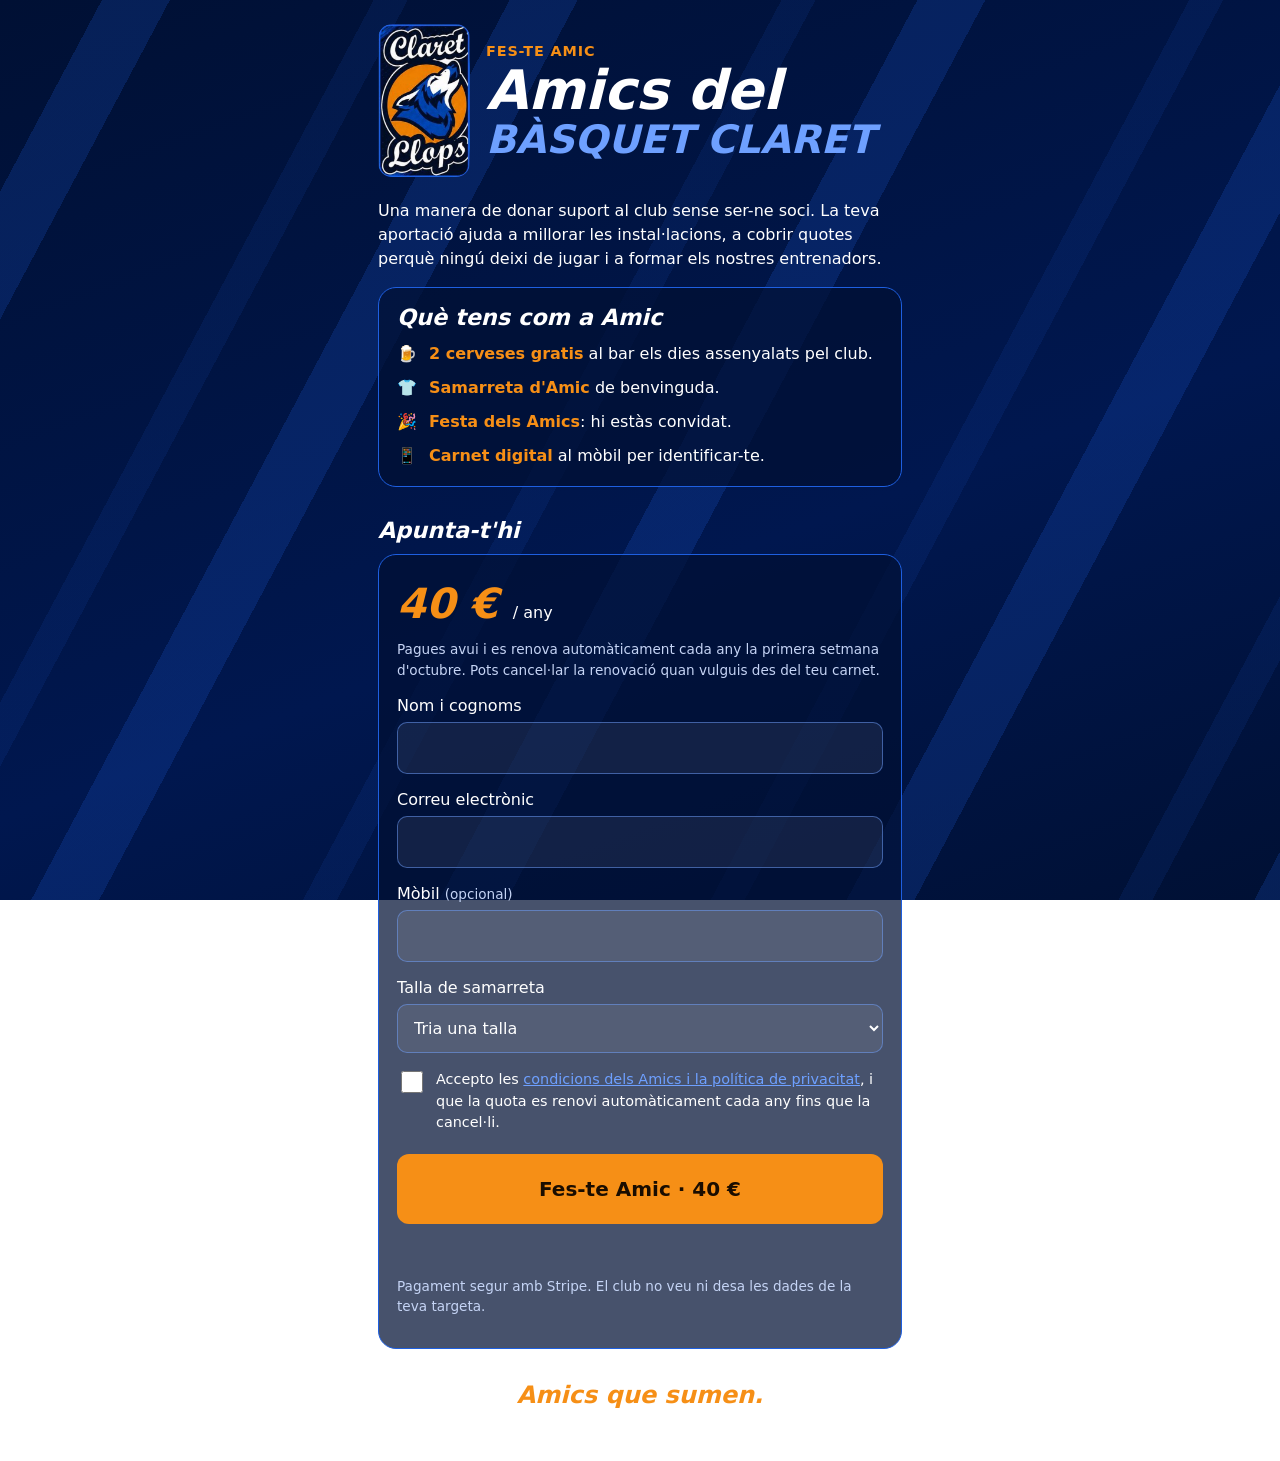
==== web/index.html @ 68e7b54e "Web dels Amics del Bàsquet Claret: landing, carnet, validació i funcions Co-Authored-By: Claude Fabl" ====
<!doctype html>
<html lang="ca">
<head>
<meta charset="utf-8">
<meta name="viewport" content="width=device-width, initial-scale=1">
<title>Amics del Bàsquet Claret</title>
<meta name="description" content="Fes-te Amic del Bàsquet Claret: dona suport al club per 40 € l'any i gaudeix dels avantatges.">
<link rel="icon" href="img/llops.jpg">
<link rel="stylesheet" href="estil.css">
</head>
<body>
<main class="pagina">
  <header class="cap">
    <img src="img/llops.jpg" alt="Escut dels Claret Llops" width="92" height="153">
    <div>
      <div class="sobre">Fes-te Amic</div>
      <h1>Amics del <span>Bàsquet Claret</span></h1>
    </div>
  </header>

  <p style="margin-top:22px">Una manera de donar suport al club sense ser-ne soci. La teva aportació ajuda a millorar les instal·lacions, a cobrir quotes perquè ningú deixi de jugar i a formar els nostres entrenadors.</p>

  <section class="caixa" aria-labelledby="t-av">
    <h2 id="t-av" style="margin-top:0">Què tens com a Amic</h2>
    <ul class="llista">
      <li><span aria-hidden="true">🍺</span><span><b>2 cerveses gratis</b> al bar els dies assenyalats pel club.</span></li>
      <li><span aria-hidden="true">👕</span><span><b>Samarreta d'Amic</b> de benvinguda.</span></li>
      <li><span aria-hidden="true">🎉</span><span><b>Festa dels Amics</b>: hi estàs convidat.</span></li>
      <li><span aria-hidden="true">📱</span><span><b>Carnet digital</b> al mòbil per identificar-te.</span></li>
    </ul>
  </section>

  <section aria-labelledby="t-alta">
    <h2 id="t-alta">Apunta-t'hi</h2>
    <div class="caixa">
      <div class="preu">40 € <small>/ any</small></div>
      <p class="petit" style="margin:4px 0 0">Pagues avui i es renova automàticament cada any la primera setmana d'octubre. Pots cancel·lar la renovació quan vulguis des del teu carnet.</p>

      <form id="alta" novalidate>
        <label for="nom">Nom i cognoms</label>
        <input id="nom" name="nom" type="text" autocomplete="name" required maxlength="80">

        <label for="email">Correu electrònic</label>
        <input id="email" name="email" type="email" autocomplete="email" required maxlength="120">

        <label for="mobil">Mòbil <span class="petit">(opcional)</span></label>
        <input id="mobil" name="mobil" type="tel" autocomplete="tel" maxlength="20">

        <label for="talla">Talla de samarreta</label>
        <select id="talla" name="talla" required>
          <option value="">Tria una talla</option>
          <option>XS</option><option>S</option><option>M</option><option>L</option><option>XL</option><option>XXL</option>
        </select>

        <label class="check"><input id="accepta" type="checkbox" required>
          <span>Accepto les <a href="condicions.html" target="_blank" rel="noopener">condicions dels Amics i la política de privacitat</a>, i que la quota es renovi automàticament cada any fins que la cancel·li.</span></label>

        <button class="boto gran" id="enviar" type="submit">Fes-te Amic · 40 €</button>
        <p class="error" id="error" role="alert"></p>
        <p class="petit">Pagament segur amb Stripe. El club no veu ni desa les dades de la teva targeta.</p>
      </form>
    </div>
  </section>

  <p class="lema">Amics que sumen.</p>
</main>
<script src="js/config.js"></script>
<script>
const MISSATGES = {
  NOM: "Escriu el teu nom i cognoms.",
  EMAIL: "Revisa el correu electrònic.",
  TALLA: "Tria la talla de la samarreta.",
  CONDICIONS: "Cal acceptar les condicions per continuar.",
  JA_ES_AMIC: "Aquest correu ja té un carnet d'Amic actiu. Si no trobes el teu enllaç, escriu al club.",
  CONFIG_PENDENT: "Les altes encara no estan obertes. Torna-ho a provar aviat.",
};
const f = document.getElementById("alta"), err = document.getElementById("error"), btn = document.getElementById("enviar");
if (new URLSearchParams(location.search).has("cancel")) err.textContent = "No s'ha fet cap cobrament. Pots tornar-ho a provar quan vulguis.";
f.addEventListener("submit", async (e) => {
  e.preventDefault(); err.textContent = "";
  btn.disabled = true; btn.textContent = "Un moment…";
  const r = await post("alta", {
    nom: f.nom.value, email: f.email.value, mobil: f.mobil.value, talla: f.talla.value,
    accepta: document.getElementById("accepta").checked,
  }).catch(() => ({ ok: false, d: {} }));
  if (r.ok && r.d.url) { location.href = r.d.url; return; }
  err.textContent = MISSATGES[r.d.error] || "No s'ha pogut iniciar el pagament. Torna-ho a provar.";
  btn.disabled = false; btn.textContent = "Fes-te Amic · 40 €";
});
</script>
</body>
</html>
---- web/estil.css ----
:root{
  --nit:#001034; --nit2:#00174f; --blau:#1e5fe0; --cel:#6ea0ff; --taronja:#f68f16;
  --blanc:#fff; --verd:#22c55e; --vermell:#ef4444;
}
*{box-sizing:border-box}
html{-webkit-text-size-adjust:100%}
body{
  margin:0; min-height:100vh; color:var(--blanc);
  font-family:"DejaVu Sans","Segoe UI",Verdana,system-ui,sans-serif; line-height:1.5;
  background:
    repeating-linear-gradient(118deg, transparent 0 90px, rgba(30,95,224,.20) 90px 150px, transparent 150px 330px, rgba(30,95,224,.10) 330px 360px),
    linear-gradient(160deg, var(--nit) 0%, var(--nit2) 60%, var(--nit) 100%);
  background-attachment:fixed;
}
.pagina{max-width:560px; margin:0 auto; padding:24px 18px 48px}
h1,h2{font-style:italic; font-weight:800; line-height:1.05; margin:0; text-wrap:balance}
h1{font-size:clamp(2.2rem,9vw,3.4rem)}
h1 span{display:block; color:var(--cel); font-size:.72em; text-transform:uppercase}
h2{font-size:1.4rem; margin:32px 0 12px}
.sobre{color:var(--taronja); font-weight:700; letter-spacing:.06em; text-transform:uppercase; font-size:.9rem}
.lema{color:var(--taronja); font-style:italic; font-weight:800; font-size:1.5rem; text-align:center; margin:28px 0 0}
.cap{display:flex; gap:16px; align-items:center}
.cap img{width:92px; border-radius:14px; flex:none}
.caixa{border:1.5px solid var(--blau); border-radius:18px; padding:18px; background:rgba(0,16,52,.72)}
.etiqueta{color:var(--cel); font-weight:700; font-size:.78rem; letter-spacing:.06em; text-transform:uppercase}
.llista{list-style:none; padding:0; margin:0; display:grid; gap:10px}
.llista li{display:flex; gap:12px; align-items:flex-start}
.llista b{color:var(--taronja)}
.preu{font-size:2.6rem; font-weight:800; font-style:italic; color:var(--taronja)}
.preu small{font-size:1rem; color:var(--blanc); font-style:normal; font-weight:400}
label{display:block; margin:14px 0 4px}
input[type=text],input[type=email],input[type=tel],input[type=password],select{
  width:100%; padding:13px 12px; font:inherit; font-size:16px; color:var(--blanc);
  background:rgba(255,255,255,.07); border:1.5px solid rgba(110,160,255,.5); border-radius:10px;
}
select option{color:#000}
input:focus,select:focus,button:focus-visible,a:focus-visible{outline:3px solid var(--taronja); outline-offset:2px}
.check{display:flex; gap:10px; align-items:flex-start; margin-top:16px; font-size:.9rem}
.check input{width:22px; height:22px; flex:none; margin-top:2px}
.boto{
  display:block; width:100%; margin-top:20px; padding:16px; border:0; border-radius:12px; cursor:pointer;
  font:inherit; font-weight:800; font-size:1.1rem; color:#1a0d00; background:var(--taronja); text-align:center; text-decoration:none;
}
.boto[disabled]{opacity:.55; cursor:wait}
.boto.sec{background:transparent; color:var(--cel); border:1.5px solid var(--blau); font-weight:700; font-size:1rem}
.boto.gran{font-size:1.25rem; padding:20px}
.error{color:#ffb4b4; margin-top:12px; min-height:1.5em}
.petit{font-size:.85rem; color:#c5d4f5}
a{color:var(--cel)}
.estat{display:inline-block; padding:6px 14px; border-radius:999px; font-weight:800; letter-spacing:.05em}
.estat.ok{background:var(--verd); color:#04210f}
.estat.ko{background:var(--vermell); color:#fff}
.ocult{display:none!important}
/* carnet */
.carnet{border:2px solid var(--blau); border-radius:26px; padding:22px 20px 20px; background:rgba(0,16,52,.55)}
.carnet .nom{font-style:italic; font-size:1.7rem; border-bottom:2px solid var(--blau); padding-bottom:8px; margin-bottom:12px; overflow-wrap:anywhere}
.fila{display:flex; gap:28px; flex-wrap:wrap}
.num{color:var(--taronja); font-weight:800; font-size:2rem; font-variant-numeric:tabular-nums}
.temp{font-weight:800; font-size:2rem; font-variant-numeric:tabular-nums}
.qr{background:#fff; border-radius:22px; padding:18px; width:min(74%,300px); margin:22px auto 10px}
.qr svg,.qr img{display:block; width:100%; height:auto}
.centre{text-align:center}
/* validació */
.veredicte{border-radius:18px; padding:22px 18px; text-align:center; font-weight:800; font-size:1.6rem}
.veredicte.ok{background:var(--verd); color:#04210f}
.veredicte.ko{background:var(--vermell)}
.veredicte small{display:block; font-weight:400; font-size:1rem; margin-top:4px}
.av{display:flex; justify-content:space-between; align-items:center; gap:12px; padding:14px 0; border-top:1px solid rgba(110,160,255,.3)}
.av:first-child{border-top:0}
.av .boto{width:auto; margin:0; padding:14px 18px; white-space:nowrap}
.av .queden{font-size:.9rem; color:#c5d4f5}
@media (prefers-reduced-motion:no-preference){.boto{transition:transform .08s} .boto:active{transform:scale(.98)}}
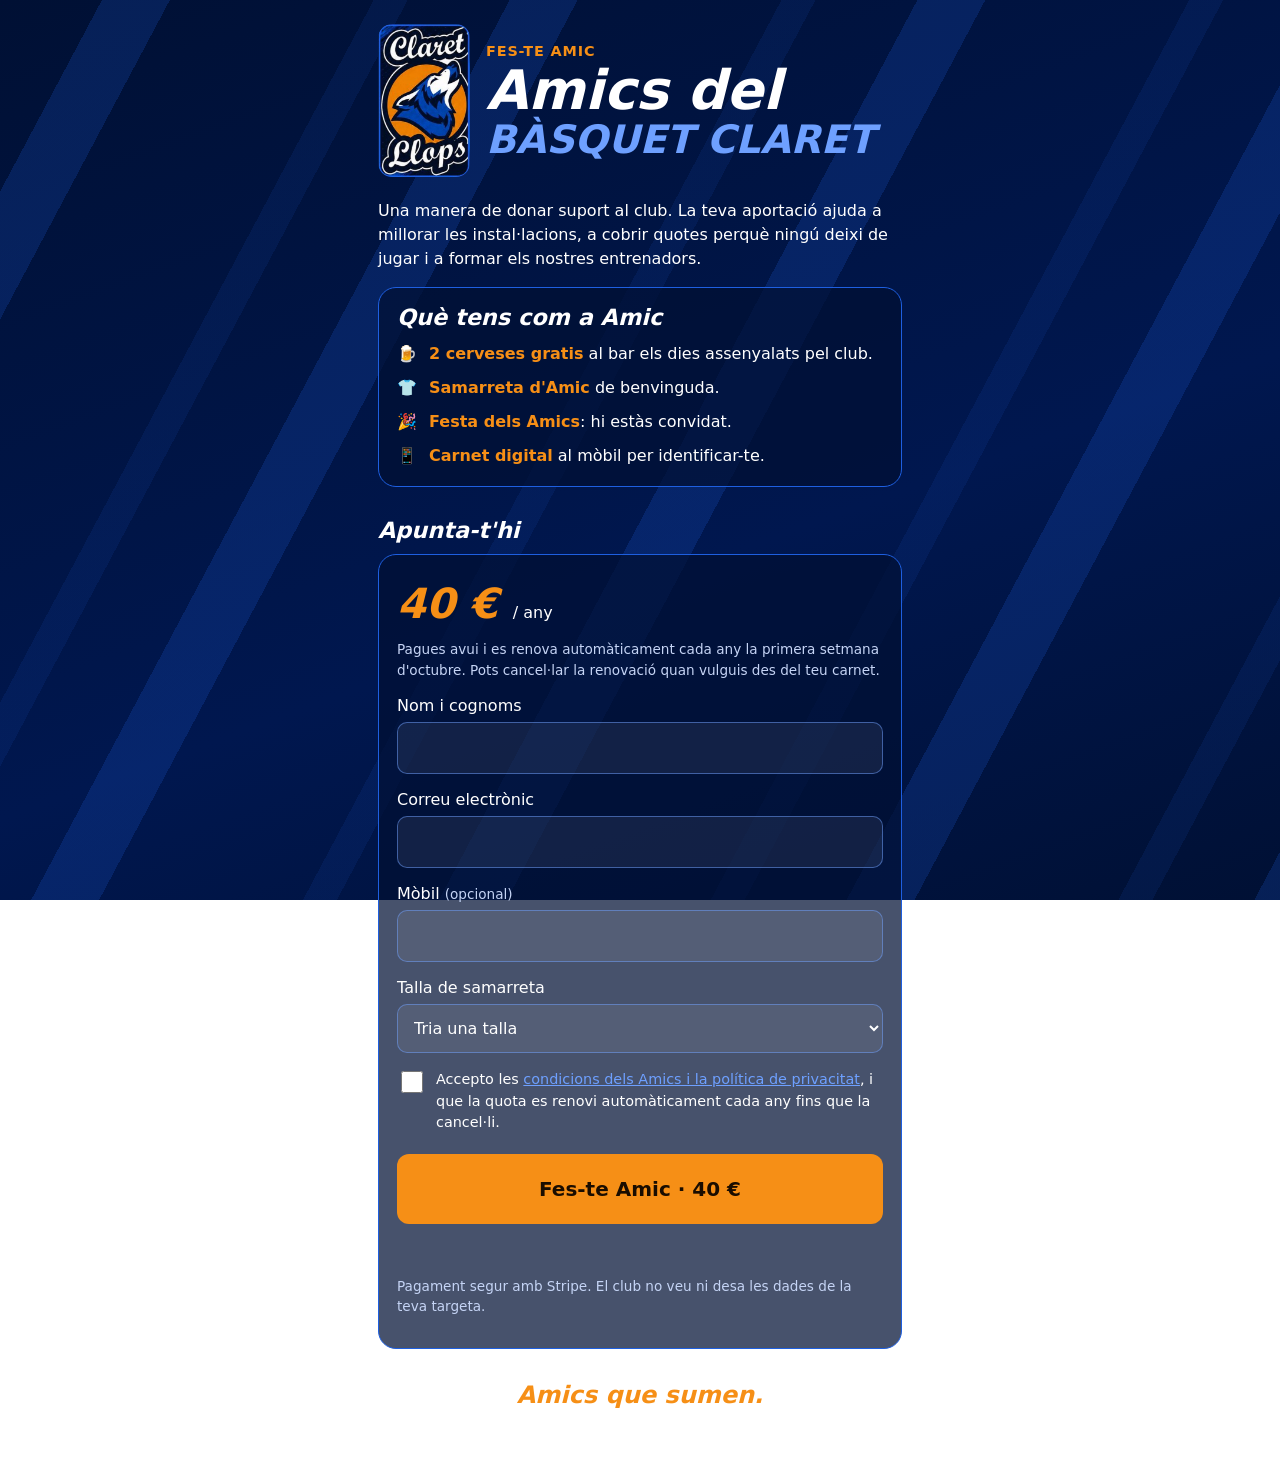
==== commit 06aaa39d: "Landing: treu la menció a 'sense ser-ne soci' Co-Authored-By: Claude Fable 5.2 <noreply@anthropic.co" ====
--- a/web/index.html
+++ b/web/index.html
@@ -18,7 +18,7 @@
     </div>
   </header>
 
-  <p style="margin-top:22px">Una manera de donar suport al club sense ser-ne soci. La teva aportació ajuda a millorar les instal·lacions, a cobrir quotes perquè ningú deixi de jugar i a formar els nostres entrenadors.</p>
+  <p style="margin-top:22px">Una manera de donar suport al club. La teva aportació ajuda a millorar les instal·lacions, a cobrir quotes perquè ningú deixi de jugar i a formar els nostres entrenadors.</p>
 
   <section class="caixa" aria-labelledby="t-av">
     <h2 id="t-av" style="margin-top:0">Què tens com a Amic</h2>
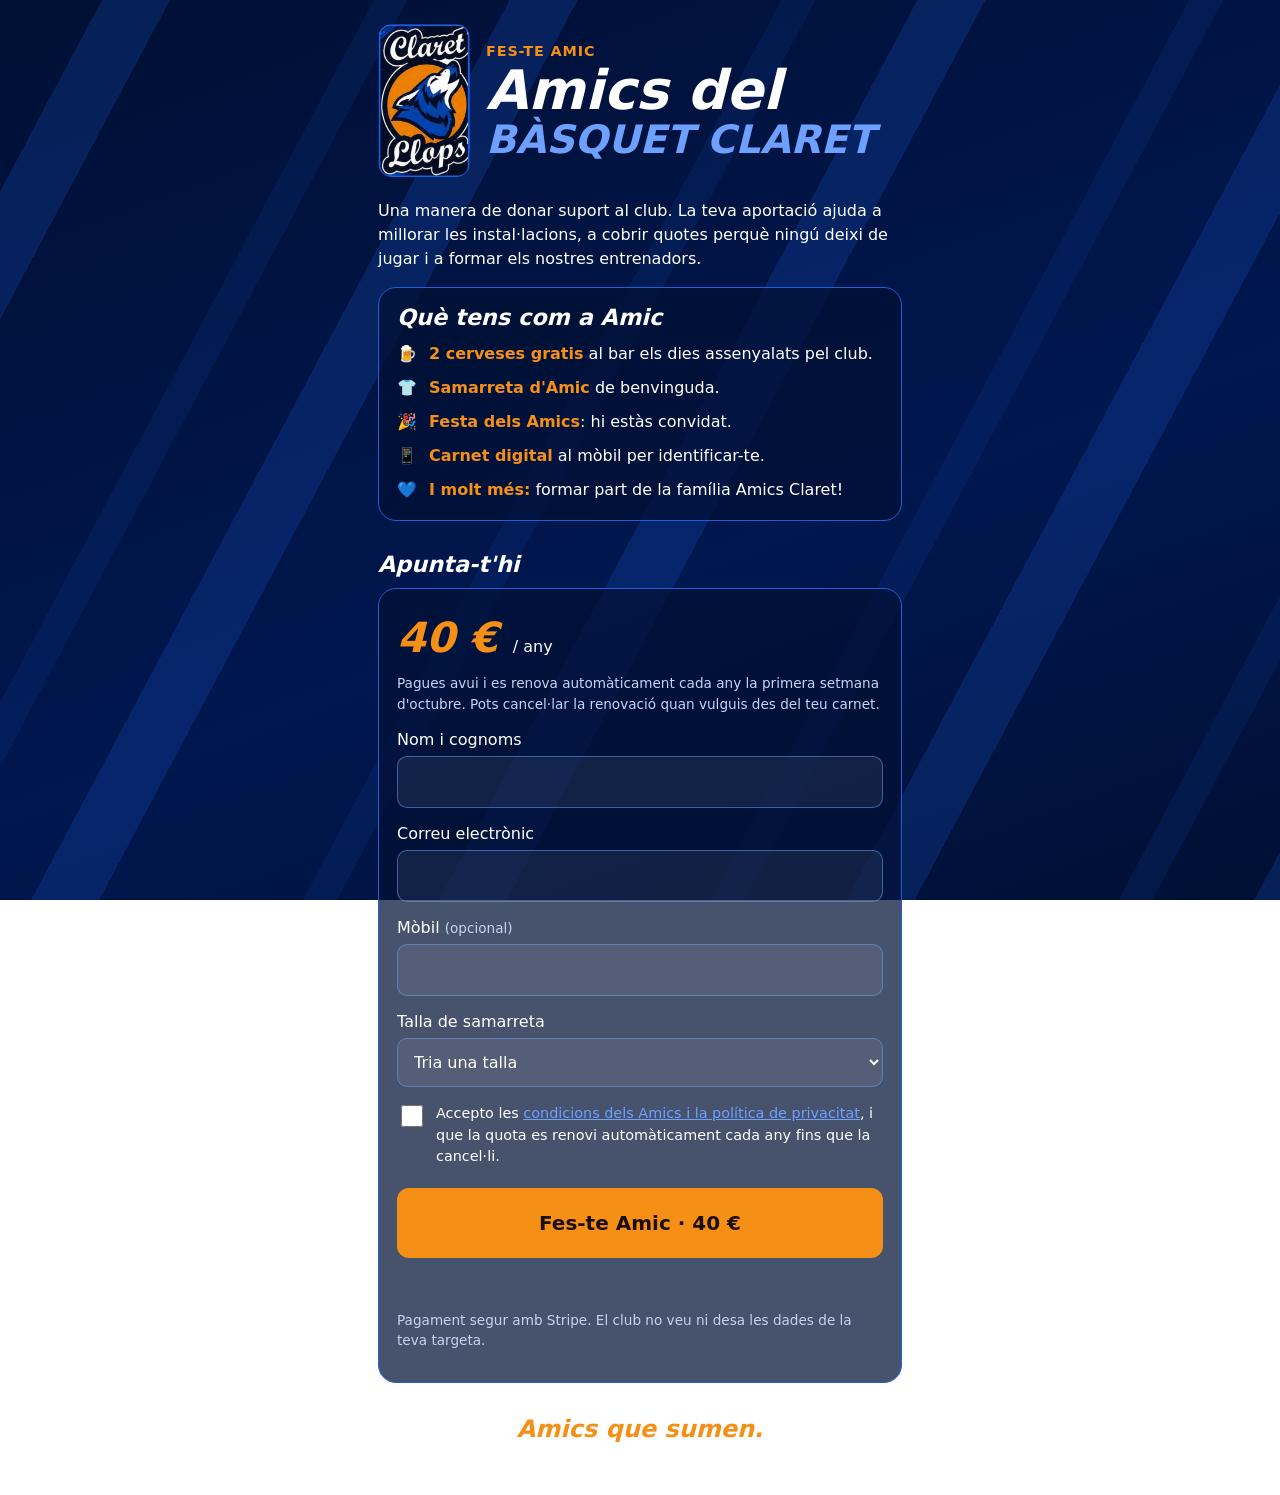
==== commit 4982bfca: "Landing: afegeix 'I molt més: formar part de la família Amics Claret!' Co-Authored-By: Claude Fable " ====
--- a/web/index.html
+++ b/web/index.html
@@ -27,6 +27,7 @@
       <li><span aria-hidden="true">👕</span><span><b>Samarreta d'Amic</b> de benvinguda.</span></li>
       <li><span aria-hidden="true">🎉</span><span><b>Festa dels Amics</b>: hi estàs convidat.</span></li>
       <li><span aria-hidden="true">📱</span><span><b>Carnet digital</b> al mòbil per identificar-te.</span></li>
+      <li><span aria-hidden="true">💙</span><span><b>I molt més:</b> formar part de la família Amics Claret!</span></li>
     </ul>
   </section>
 
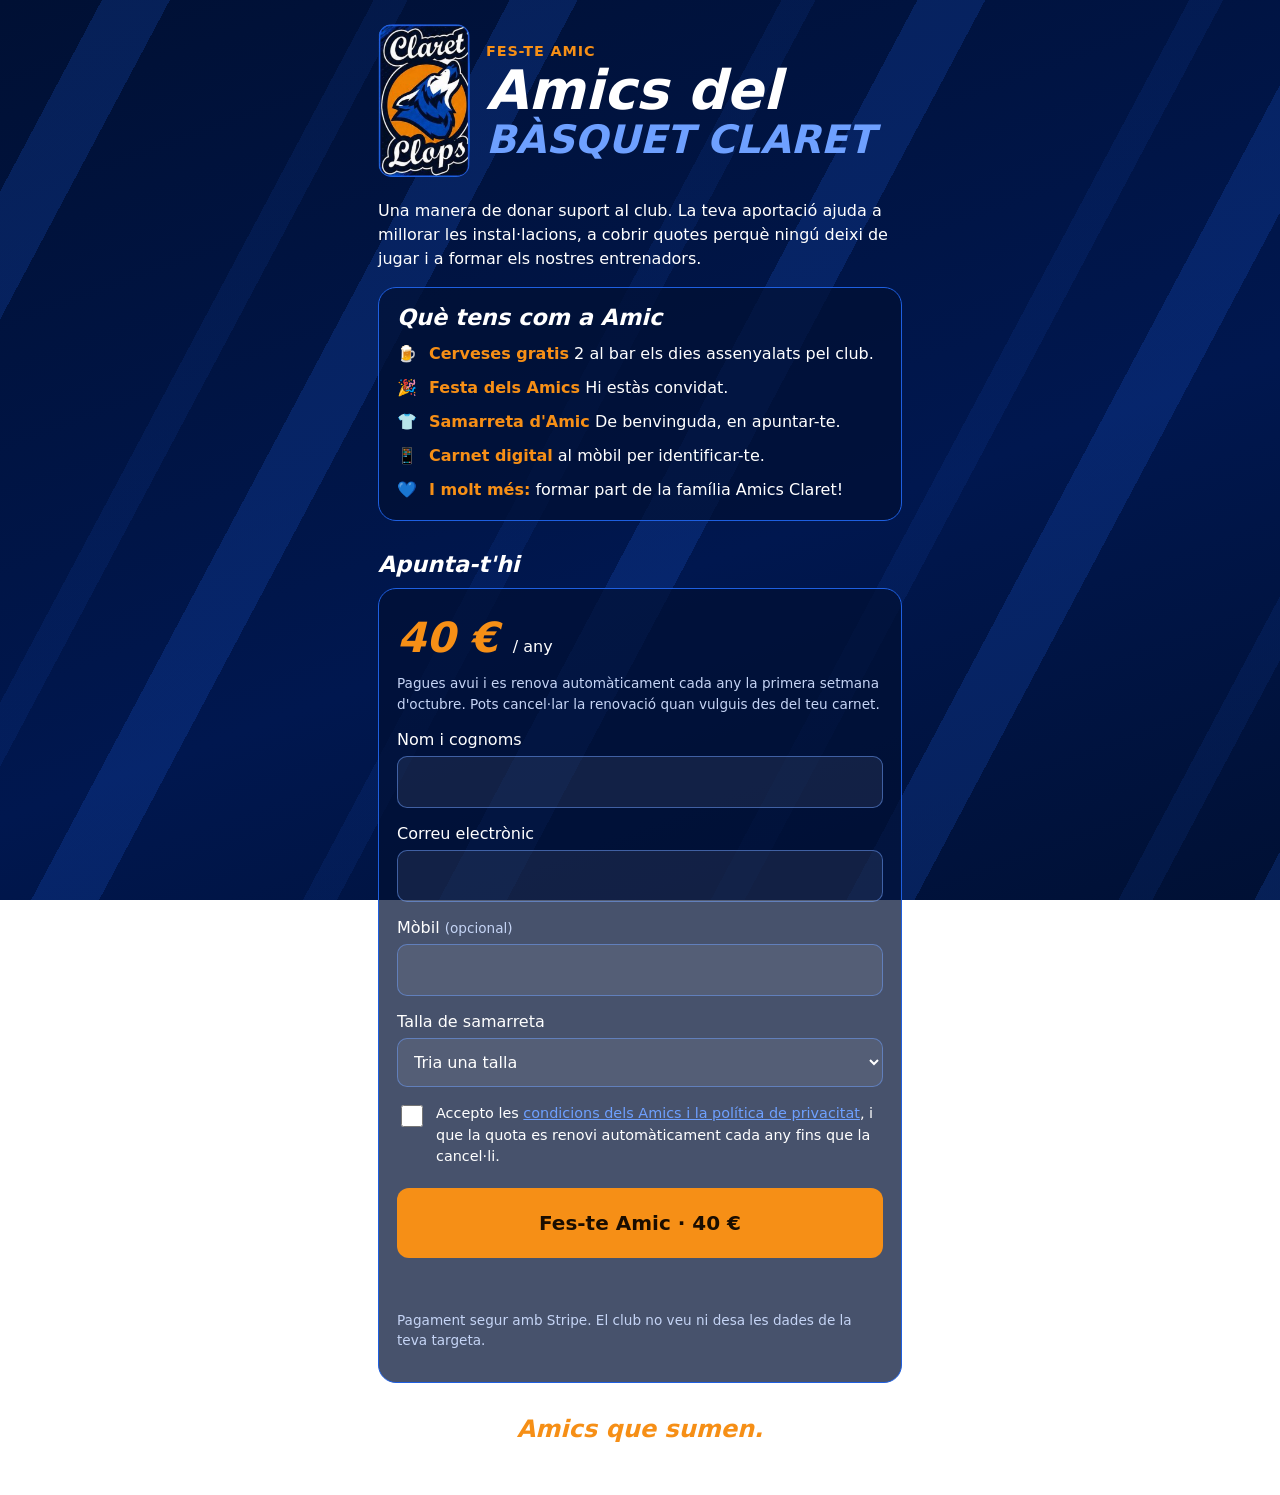
==== commit 4efd122e: "Panell del club: avantatges, dies assenyalats, Amics i samarretes Co-Authored-By: Claude Fable 5.2 <" ====
--- a/web/index.html
+++ b/web/index.html
@@ -22,10 +22,12 @@
 
   <section class="caixa" aria-labelledby="t-av">
     <h2 id="t-av" style="margin-top:0">Què tens com a Amic</h2>
-    <ul class="llista">
-      <li><span aria-hidden="true">🍺</span><span><b>2 cerveses gratis</b> al bar els dies assenyalats pel club.</span></li>
-      <li><span aria-hidden="true">👕</span><span><b>Samarreta d'Amic</b> de benvinguda.</span></li>
-      <li><span aria-hidden="true">🎉</span><span><b>Festa dels Amics</b>: hi estàs convidat.</span></li>
+    <ul class="llista" id="avantatges">
+      <li><span aria-hidden="true">🍺</span><span><b>Cerveses gratis</b> 2 al bar els dies assenyalats pel club.</span></li>
+      <li><span aria-hidden="true">🎉</span><span><b>Festa dels Amics</b> Hi estàs convidat.</span></li>
+      <li><span aria-hidden="true">👕</span><span><b>Samarreta d'Amic</b> De benvinguda, en apuntar-te.</span></li>
+    </ul>
+    <ul class="llista" style="margin-top:10px">
       <li><span aria-hidden="true">📱</span><span><b>Carnet digital</b> al mòbil per identificar-te.</span></li>
       <li><span aria-hidden="true">💙</span><span><b>I molt més:</b> formar part de la família Amics Claret!</span></li>
     </ul>
@@ -75,6 +77,16 @@
   JA_ES_AMIC: "Aquest correu ja té un carnet d'Amic actiu. Si no trobes el teu enllaç, escriu al club.",
   CONFIG_PENDENT: "Les altes encara no estan obertes. Torna-ho a provar aviat.",
 };
+// Els avantatges es llegeixen del panell del club; si falla, queda la llista escrita a la pàgina
+crida("avantatges").then((r) => {
+  if (!r.ok || !r.d.avantatges || !r.d.avantatges.length) return;
+  const ul = document.getElementById("avantatges"); ul.innerHTML = "";
+  for (const a of r.d.avantatges) {
+    const li = document.createElement("li"), ic = document.createElement("span"), tx = document.createElement("span"), b = document.createElement("b");
+    ic.setAttribute("aria-hidden", "true"); ic.textContent = a.icona; b.textContent = a.nom;
+    tx.append(b, " " + a.descripcio); li.append(ic, tx); ul.append(li);
+  }
+}).catch(() => {});
 const f = document.getElementById("alta"), err = document.getElementById("error"), btn = document.getElementById("enviar");
 if (new URLSearchParams(location.search).has("cancel")) err.textContent = "No s'ha fet cap cobrament. Pots tornar-ho a provar quan vulguis.";
 f.addEventListener("submit", async (e) => {
--- a/web/estil.css
+++ b/web/estil.css
@@ -43,6 +43,7 @@
 }
 .boto[disabled]{opacity:.55; cursor:wait}
 .boto.sec{background:transparent; color:var(--cel); border:1.5px solid var(--blau); font-weight:700; font-size:1rem}
+.boto.petita{width:auto; margin:16px auto 0; padding:9px 22px; font-size:.88rem; border-radius:10px}
 .boto.gran{font-size:1.25rem; padding:20px}
 .error{color:#ffb4b4; margin-top:12px; min-height:1.5em}
 .petit{font-size:.85rem; color:#c5d4f5}
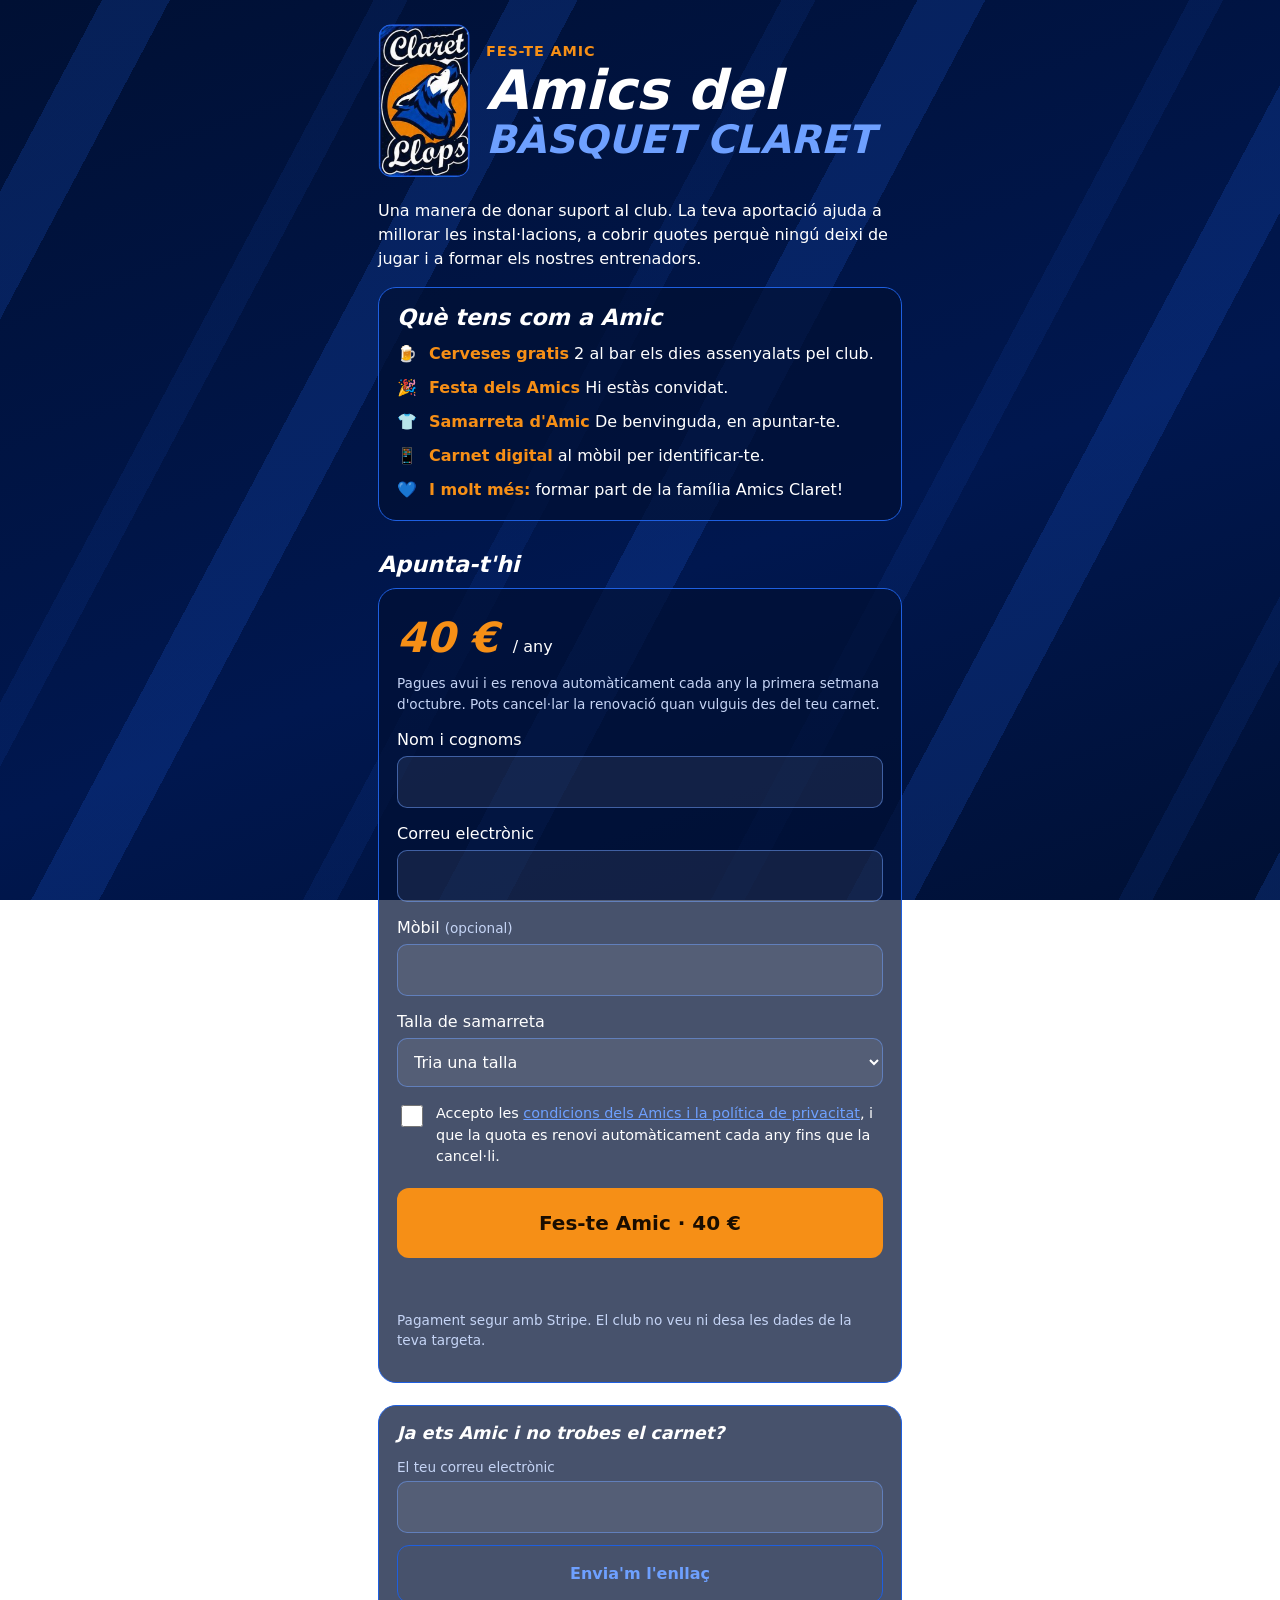
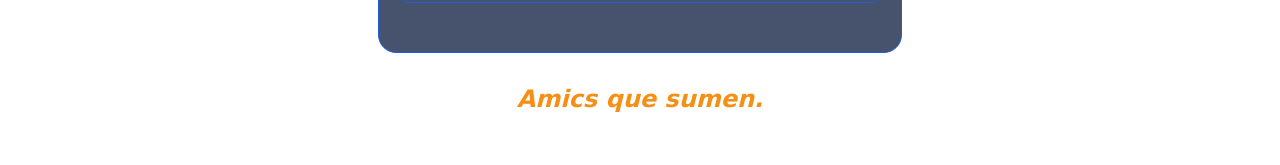
==== commit 86b2382a: "Correu de benvinguda amb l'enllaç del carnet i formulari per recuperar-lo Co-Authored-By: Claude Fab" ====
--- a/web/index.html
+++ b/web/index.html
@@ -65,6 +65,16 @@
     </div>
   </section>
 
+  <section class="caixa" style="margin-top:22px" aria-labelledby="t-rec">
+    <h2 id="t-rec" style="margin-top:0; font-size:1.1rem">Ja ets Amic i no trobes el carnet?</h2>
+    <form id="recupera" class="petit">
+      <label for="remail">El teu correu electrònic</label>
+      <input id="remail" type="email" autocomplete="email" required maxlength="120">
+      <button class="boto sec" type="submit" style="margin-top:12px">Envia'm l'enllaç</button>
+      <p id="rmsg" role="status" style="min-height:1.5em; margin:10px 0 0"></p>
+    </form>
+  </section>
+
   <p class="lema">Amics que sumen.</p>
 </main>
 <script src="js/config.js"></script>
@@ -87,6 +97,12 @@
     tx.append(b, " " + a.descripcio); li.append(ic, tx); ul.append(li);
   }
 }).catch(() => {});
+document.getElementById("recupera").addEventListener("submit", async (e) => {
+  e.preventDefault();
+  const m = document.getElementById("rmsg"); m.textContent = "Un moment…";
+  const r = await post("recupera", { email: document.getElementById("remail").value }).catch(() => ({ ok: false }));
+  m.textContent = r.ok ? "Si aquest correu és d'un Amic, t'hi hem enviat l'enllaç del carnet." : "No s'ha pogut enviar. Torna-ho a provar.";
+});
 const f = document.getElementById("alta"), err = document.getElementById("error"), btn = document.getElementById("enviar");
 if (new URLSearchParams(location.search).has("cancel")) err.textContent = "No s'ha fet cap cobrament. Pots tornar-ho a provar quan vulguis.";
 f.addEventListener("submit", async (e) => {
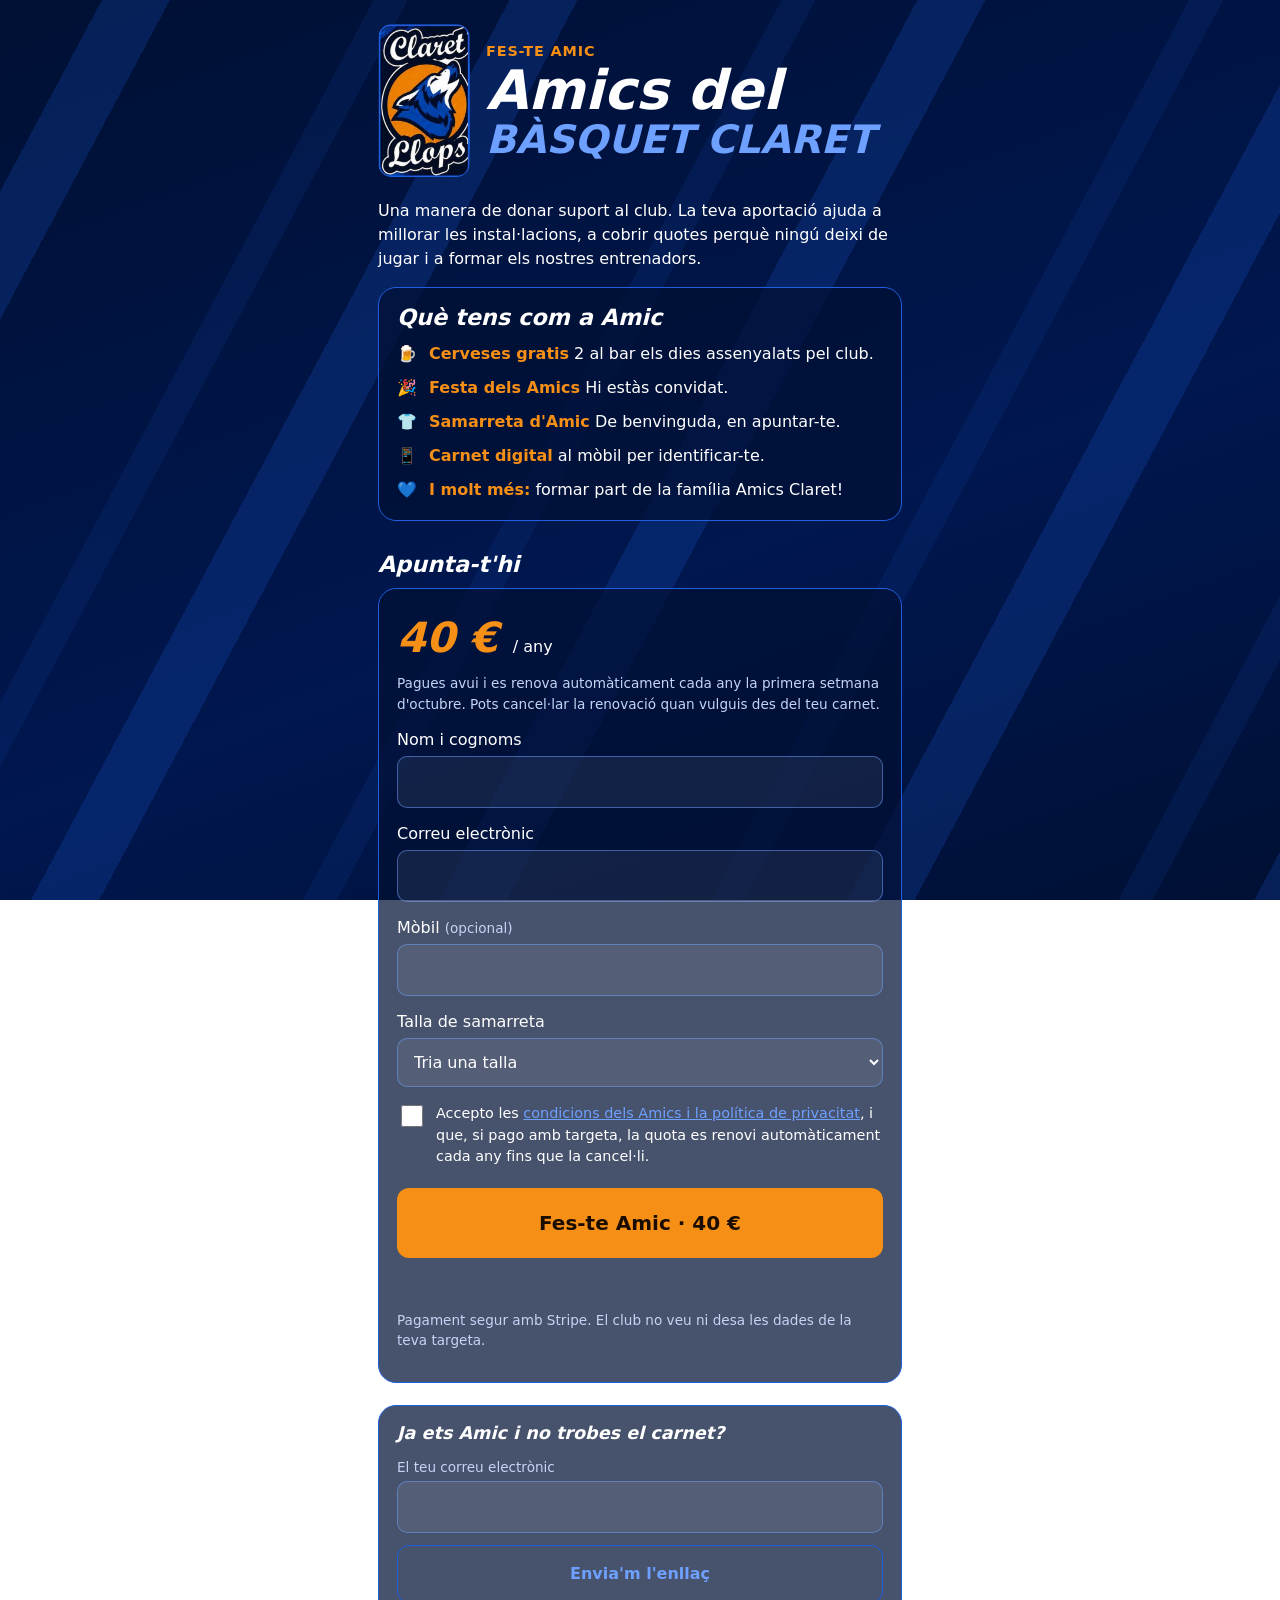
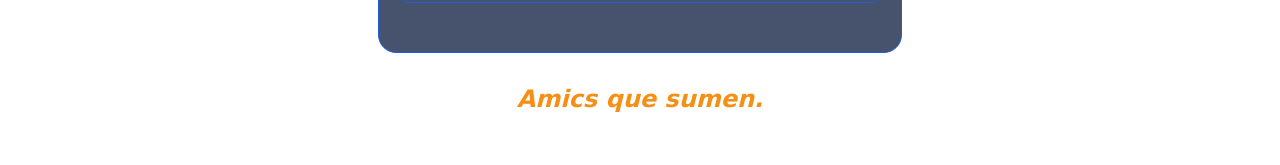
==== commit d4fb0c30: "Bizum com a pagament únic (ocult fins que s'activi); el carnet només mostra 'Gestiona la quota' si h" ====
--- a/web/index.html
+++ b/web/index.html
@@ -55,8 +55,16 @@
           <option>XS</option><option>S</option><option>M</option><option>L</option><option>XL</option><option>XXL</option>
         </select>
 
+        <fieldset id="metodes" class="ocult" style="border:0; padding:0; margin:16px 0 0">
+          <legend style="padding:0; margin-bottom:6px">Com vols pagar?</legend>
+          <label class="check" style="margin-top:6px"><input type="radio" name="metode" value="targeta" checked>
+            <span><b>Targeta</b> · es renova automàticament cada octubre</span></label>
+          <label class="check" style="margin-top:10px"><input type="radio" name="metode" value="bizum">
+            <span><b>Bizum</b> · pagament únic; a l'octubre t'avisarem per renovar</span></label>
+        </fieldset>
+
         <label class="check"><input id="accepta" type="checkbox" required>
-          <span>Accepto les <a href="condicions.html" target="_blank" rel="noopener">condicions dels Amics i la política de privacitat</a>, i que la quota es renovi automàticament cada any fins que la cancel·li.</span></label>
+          <span>Accepto les <a href="condicions.html" target="_blank" rel="noopener">condicions dels Amics i la política de privacitat</a>, i que, si pago amb targeta, la quota es renovi automàticament cada any fins que la cancel·li.</span></label>
 
         <button class="boto gran" id="enviar" type="submit">Fes-te Amic · 40 €</button>
         <p class="error" id="error" role="alert"></p>
@@ -85,6 +93,7 @@
   TALLA: "Tria la talla de la samarreta.",
   CONDICIONS: "Cal acceptar les condicions per continuar.",
   JA_ES_AMIC: "Aquest correu ja té un carnet d'Amic actiu. Si no trobes el teu enllaç, escriu al club.",
+  BIZUM_NO_DISPONIBLE: "Ara mateix no es pot pagar amb Bizum. Tria targeta i torna-ho a provar.",
   CONFIG_PENDENT: "Les altes encara no estan obertes. Torna-ho a provar aviat.",
 };
 // Els avantatges es llegeixen del panell del club; si falla, queda la llista escrita a la pàgina
@@ -103,6 +112,7 @@
   const r = await post("recupera", { email: document.getElementById("remail").value }).catch(() => ({ ok: false }));
   m.textContent = r.ok ? "Si aquest correu és d'un Amic, t'hi hem enviat l'enllaç del carnet." : "No s'ha pogut enviar. Torna-ho a provar.";
 });
+if (BIZUM || new URLSearchParams(location.search).has("bizum")) document.getElementById("metodes").classList.remove("ocult");
 const f = document.getElementById("alta"), err = document.getElementById("error"), btn = document.getElementById("enviar");
 if (new URLSearchParams(location.search).has("cancel")) err.textContent = "No s'ha fet cap cobrament. Pots tornar-ho a provar quan vulguis.";
 f.addEventListener("submit", async (e) => {
@@ -111,6 +121,7 @@
   const r = await post("alta", {
     nom: f.nom.value, email: f.email.value, mobil: f.mobil.value, talla: f.talla.value,
     accepta: document.getElementById("accepta").checked,
+    metode: (f.querySelector("input[name=metode]:checked") || {}).value || "targeta",
   }).catch(() => ({ ok: false, d: {} }));
   if (r.ok && r.d.url) { location.href = r.d.url; return; }
   err.textContent = MISSATGES[r.d.error] || "No s'ha pogut iniciar el pagament. Torna-ho a provar.";
